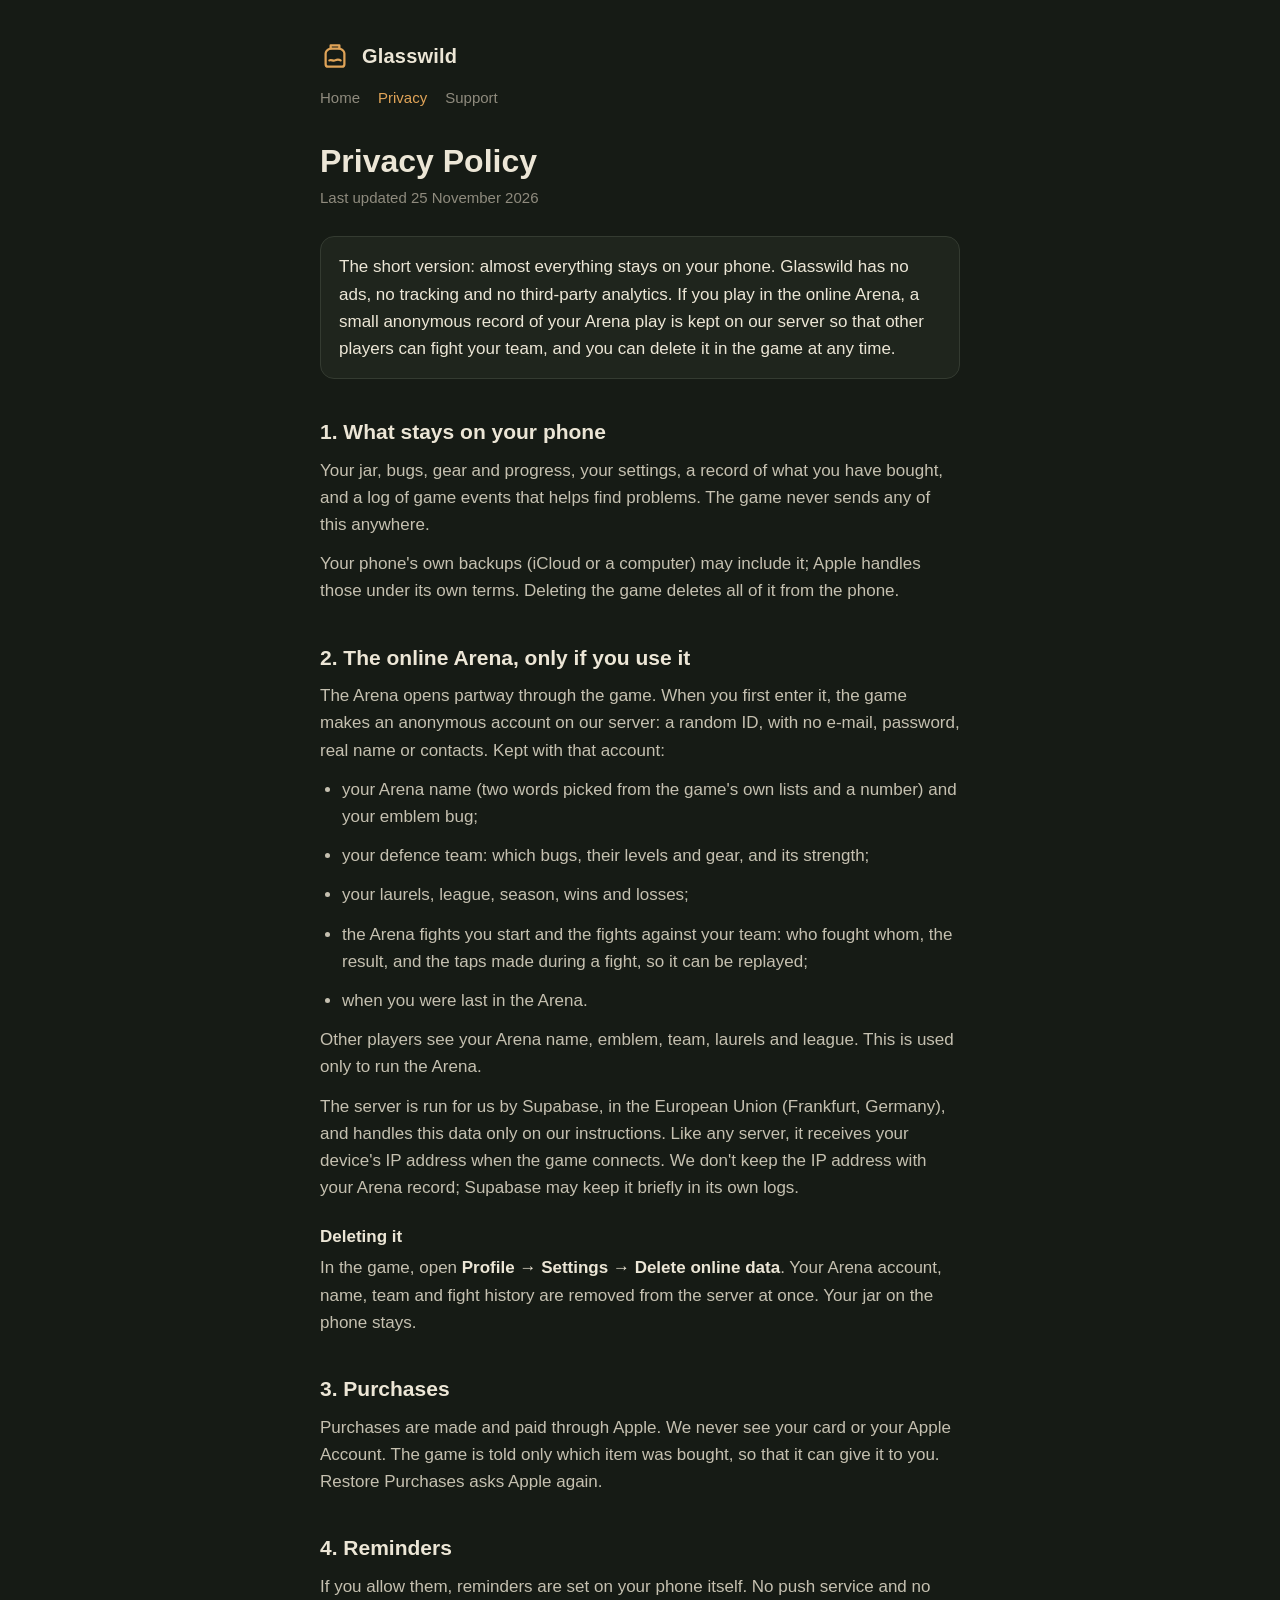
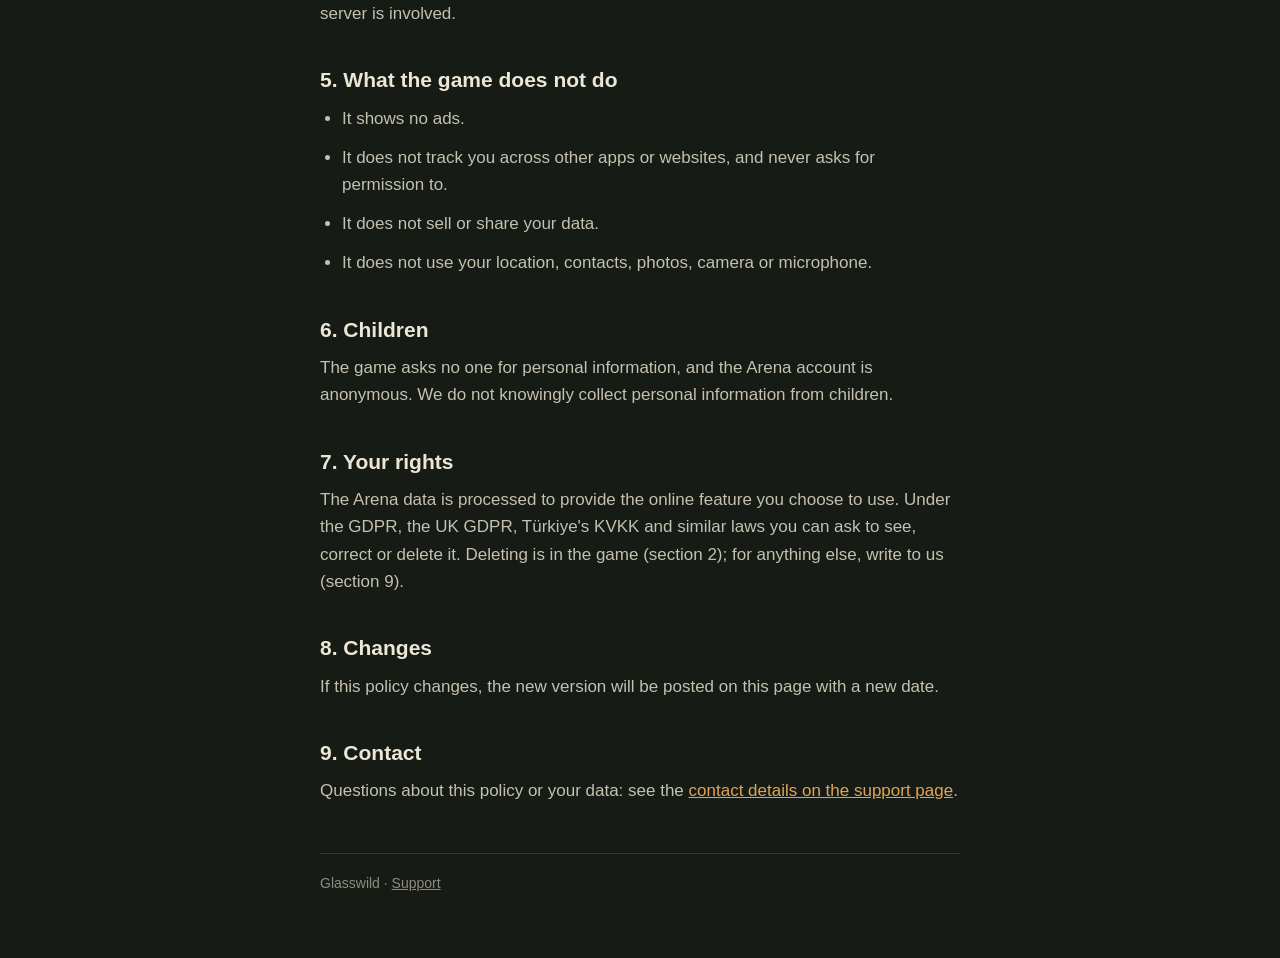
==== privacy.html @ 11aec829 "Glasswild site: home, privacy policy, support" ====
<!doctype html>
<html lang="en">
<head>
<meta charset="utf-8">
<meta name="viewport" content="width=device-width, initial-scale=1">
<title>Privacy Policy · Glasswild</title>
<meta name="description" content="What Glasswild keeps, where, and how to remove it.">
<link rel="stylesheet" href="style.css">
</head>
<body>
<main>
<header>
  <a class="mark" href="./">
    <svg width="30" height="30" viewBox="0 0 24 24" fill="none" stroke="#e0a458" stroke-width="1.8" stroke-linecap="round" stroke-linejoin="round" aria-hidden="true"><path d="M8.5 3.5h7v2.5h-7z"/><path d="M8.5 6C5.5 7 4.5 8 4.5 10v8.5a2 2 0 0 0 2 2h11a2 2 0 0 0 2-2V10c0-2-1-3-4-4"/><path d="M7.5 15.5c1.5-1 3 .8 4.5 0s3-1 4.5 0"/></svg>
    <span>Glasswild</span>
  </a>
  <nav><a href="./">Home</a><a href="privacy.html" aria-current="page">Privacy</a><a href="support.html">Support</a></nav>
</header>

<h1>Privacy Policy</h1>
<p class="date">Last updated 25 November 2026</p>

<p class="short">The short version: almost everything stays on your phone. Glasswild has no ads, no tracking and no third-party analytics. If you play in the online Arena, a small anonymous record of your Arena play is kept on our server so that other players can fight your team, and you can delete it in the game at any time.</p>

<h2>1. What stays on your phone</h2>
<p>Your jar, bugs, gear and progress, your settings, a record of what you have bought, and a log of game events that helps find problems. The game never sends any of this anywhere.</p>
<p>Your phone's own backups (iCloud or a computer) may include it; Apple handles those under its own terms. Deleting the game deletes all of it from the phone.</p>

<h2>2. The online Arena, only if you use it</h2>
<p>The Arena opens partway through the game. When you first enter it, the game makes an anonymous account on our server: a random ID, with no e-mail, password, real name or contacts. Kept with that account:</p>
<ul>
  <li>your Arena name (two words picked from the game's own lists and a number) and your emblem bug;</li>
  <li>your defence team: which bugs, their levels and gear, and its strength;</li>
  <li>your laurels, league, season, wins and losses;</li>
  <li>the Arena fights you start and the fights against your team: who fought whom, the result, and the taps made during a fight, so it can be replayed;</li>
  <li>when you were last in the Arena.</li>
</ul>
<p>Other players see your Arena name, emblem, team, laurels and league. This is used only to run the Arena.</p>
<p>The server is run for us by Supabase, in the European Union (Frankfurt, Germany), and handles this data only on our instructions. Like any server, it receives your device's IP address when the game connects. We don't keep the IP address with your Arena record; Supabase may keep it briefly in its own logs.</p>
<h3>Deleting it</h3>
<p>In the game, open <span class="path">Profile → Settings → Delete online data</span>. Your Arena account, name, team and fight history are removed from the server at once. Your jar on the phone stays.</p>

<h2>3. Purchases</h2>
<p>Purchases are made and paid through Apple. We never see your card or your Apple Account. The game is told only which item was bought, so that it can give it to you. Restore Purchases asks Apple again.</p>

<h2>4. Reminders</h2>
<p>If you allow them, reminders are set on your phone itself. No push service and no server is involved.</p>

<h2>5. What the game does not do</h2>
<ul>
  <li>It shows no ads.</li>
  <li>It does not track you across other apps or websites, and never asks for permission to.</li>
  <li>It does not sell or share your data.</li>
  <li>It does not use your location, contacts, photos, camera or microphone.</li>
</ul>

<h2>6. Children</h2>
<p>The game asks no one for personal information, and the Arena account is anonymous. We do not knowingly collect personal information from children.</p>

<h2>7. Your rights</h2>
<p>The Arena data is processed to provide the online feature you choose to use. Under the GDPR, the UK GDPR, Türkiye's KVKK and similar laws you can ask to see, correct or delete it. Deleting is in the game (section 2); for anything else, write to us (section 9).</p>

<h2>8. Changes</h2>
<p>If this policy changes, the new version will be posted on this page with a new date.</p>

<h2>9. Contact</h2>
<p>Questions about this policy or your data: see the <a href="support.html#contact">contact details on the support page</a>.</p>

<footer>Glasswild · <a href="support.html">Support</a></footer>
</main>
</body>
</html>
---- style.css ----
:root {
  --bg: #161b15;
  --card: #1f251d;
  --line: #343b31;
  --ink: #ece6d6;
  --body: #c5c0b0;
  --muted: #8f8b7e;
  --amber: #e0a458;
  --green: #a9d18c;
}
* { box-sizing: border-box; }
html { -webkit-text-size-adjust: 100%; }
body {
  margin: 0;
  background: var(--bg);
  color: var(--body);
  font: 17px/1.6 -apple-system, BlinkMacSystemFont, "Segoe UI", Roboto, "Helvetica Neue", Arial, sans-serif;
}
main { max-width: 680px; margin: 0 auto; padding: 40px 20px 64px; }
header { margin-bottom: 32px; }
.mark { display: flex; align-items: center; gap: 12px; color: var(--ink); text-decoration: none; }
.mark svg { flex: none; }
.mark span { font-size: 20px; font-weight: 700; letter-spacing: 0.2px; }
nav { margin-top: 14px; display: flex; gap: 18px; flex-wrap: wrap; font-size: 15px; }
nav a { color: var(--muted); text-decoration: none; }
nav a[aria-current] { color: var(--amber); }
h1 { color: var(--ink); font-size: 32px; line-height: 1.2; margin: 0 0 6px; }
h2 { color: var(--ink); font-size: 21px; margin: 36px 0 8px; }
h3 { color: var(--ink); font-size: 17px; margin: 22px 0 4px; }
p, li { margin: 0 0 12px; }
ul { padding-left: 22px; margin: 0 0 12px; }
a { color: var(--amber); }
.date { color: var(--muted); font-size: 15px; margin-bottom: 26px; }
.short {
  background: var(--card); border: 1px solid var(--line); border-radius: 14px;
  padding: 16px 18px; margin: 0 0 8px; color: var(--ink);
}
.path { color: var(--ink); font-weight: 600; white-space: nowrap; }
footer { margin-top: 48px; padding-top: 18px; border-top: 1px solid var(--line); color: var(--muted); font-size: 14px; }
footer a { color: var(--muted); }
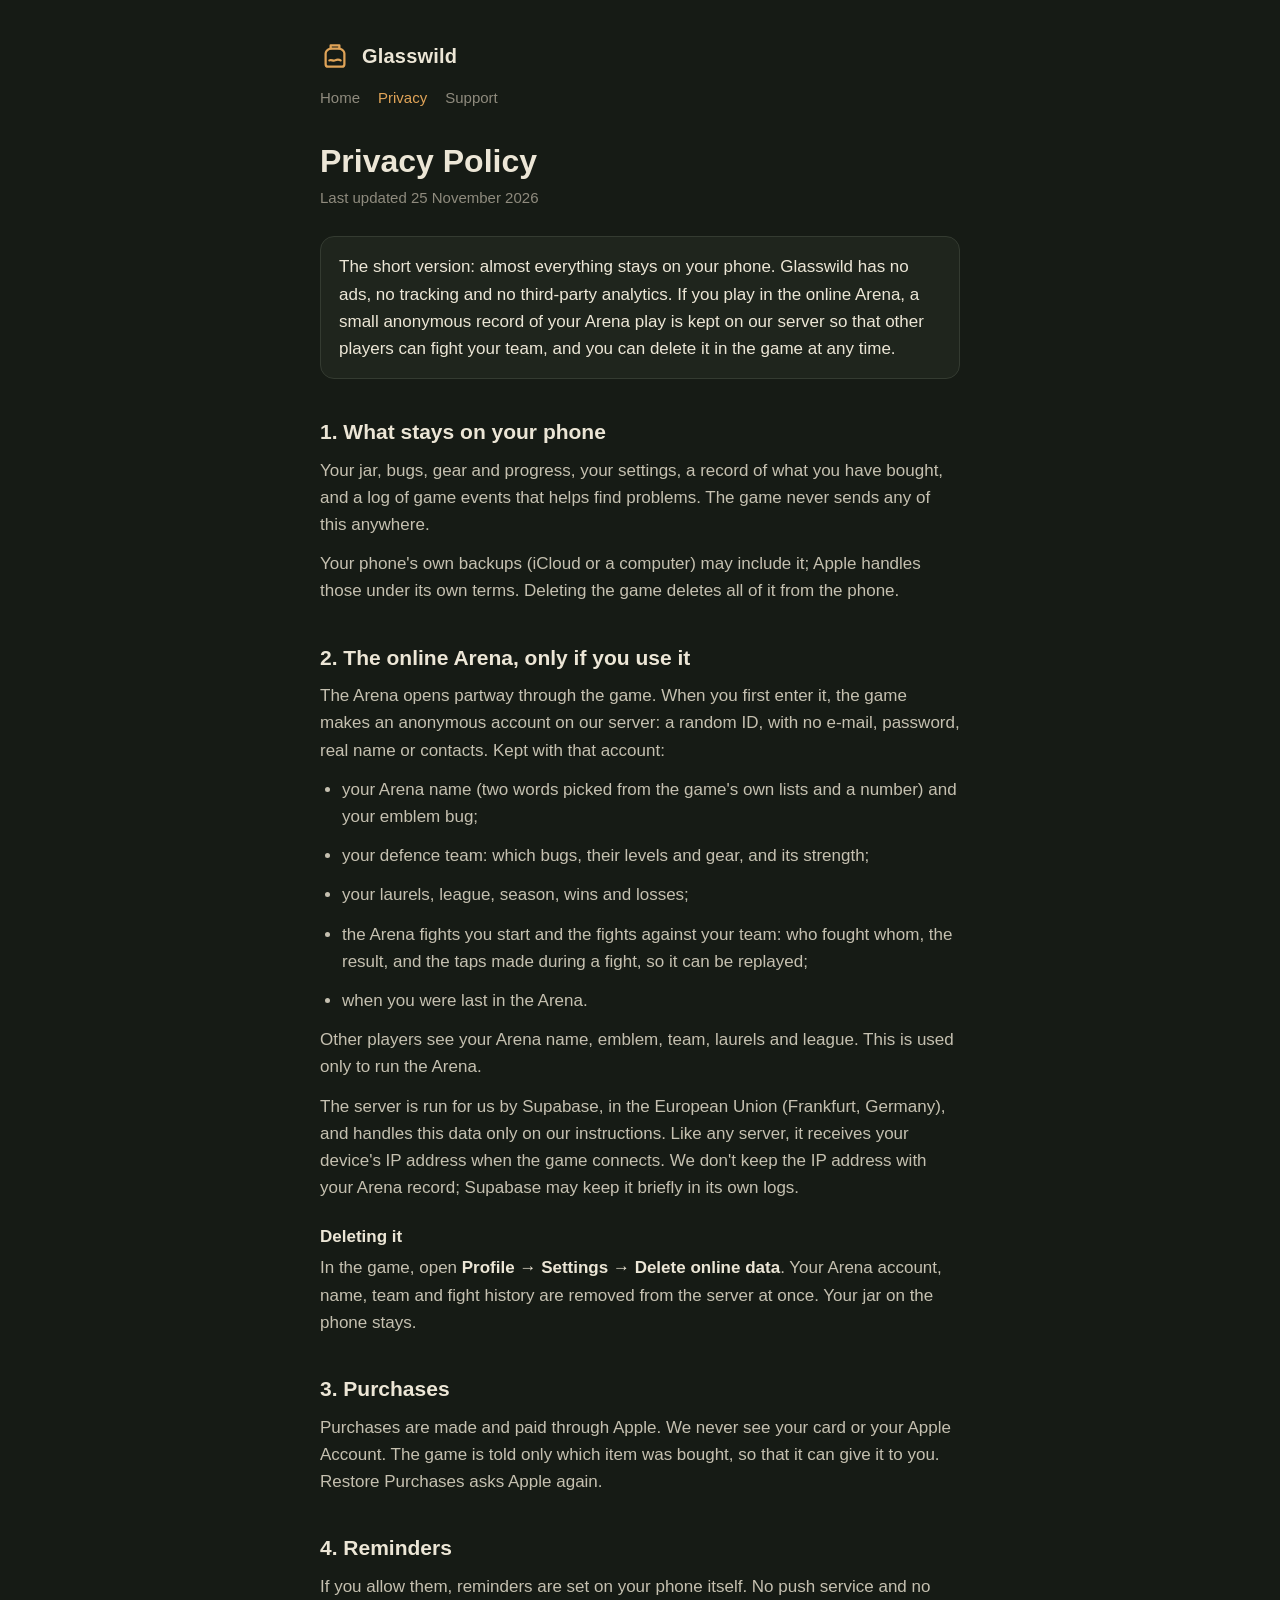
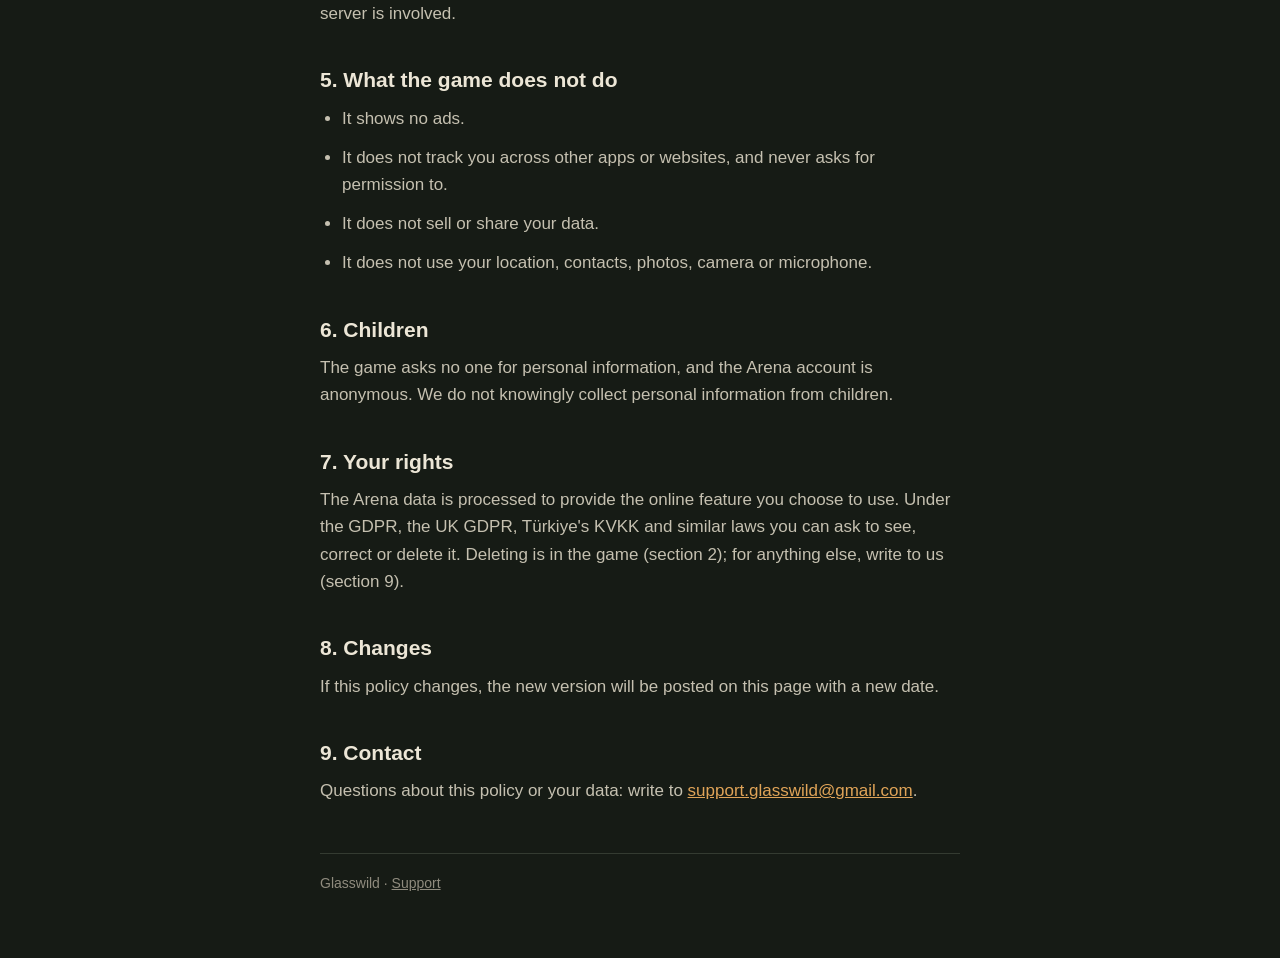
==== commit 4b6461c1: "Support e-mail address" ====
--- a/privacy.html
+++ b/privacy.html
@@ -64,7 +64,7 @@
 <p>If this policy changes, the new version will be posted on this page with a new date.</p>
 
 <h2>9. Contact</h2>
-<p>Questions about this policy or your data: see the <a href="support.html#contact">contact details on the support page</a>.</p>
+<p>Questions about this policy or your data: write to <a href="mailto:support.glasswild@gmail.com">support.glasswild@gmail.com</a>.</p>
 
 <footer>Glasswild · <a href="support.html">Support</a></footer>
 </main>
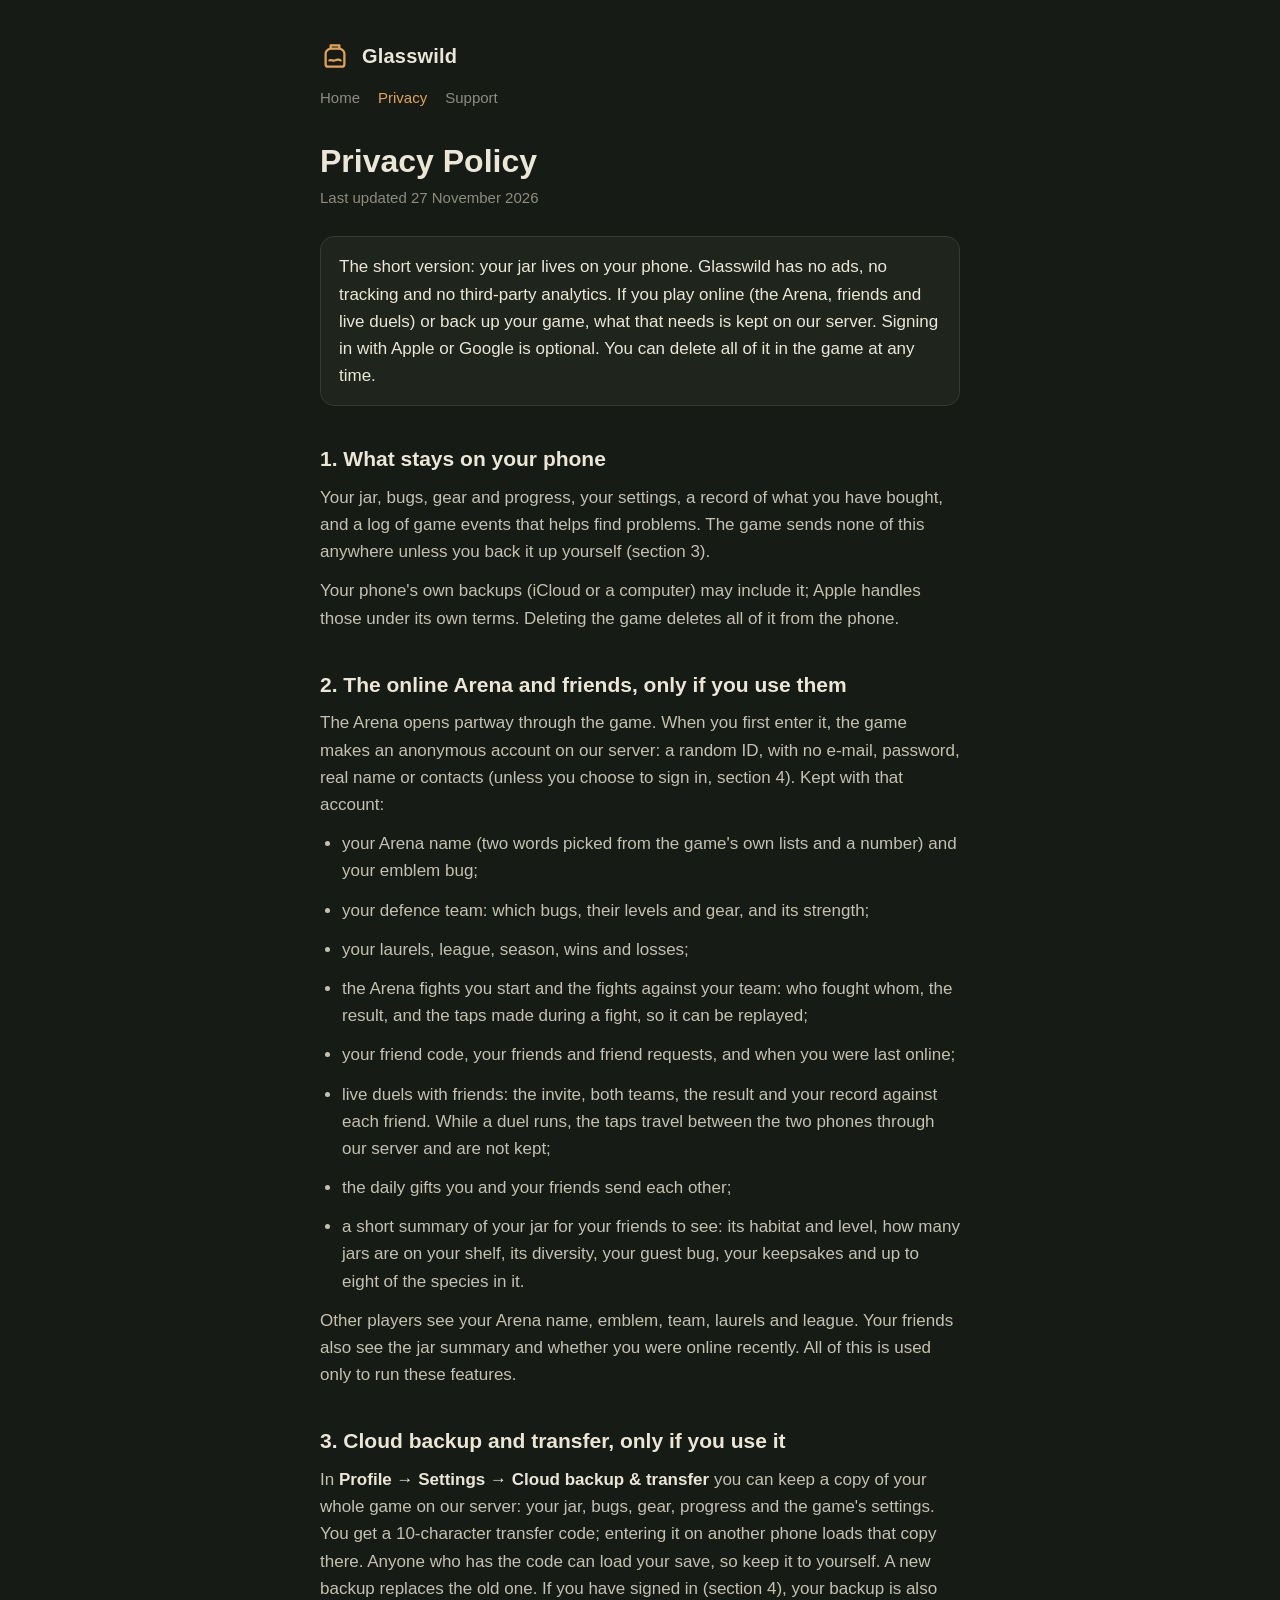
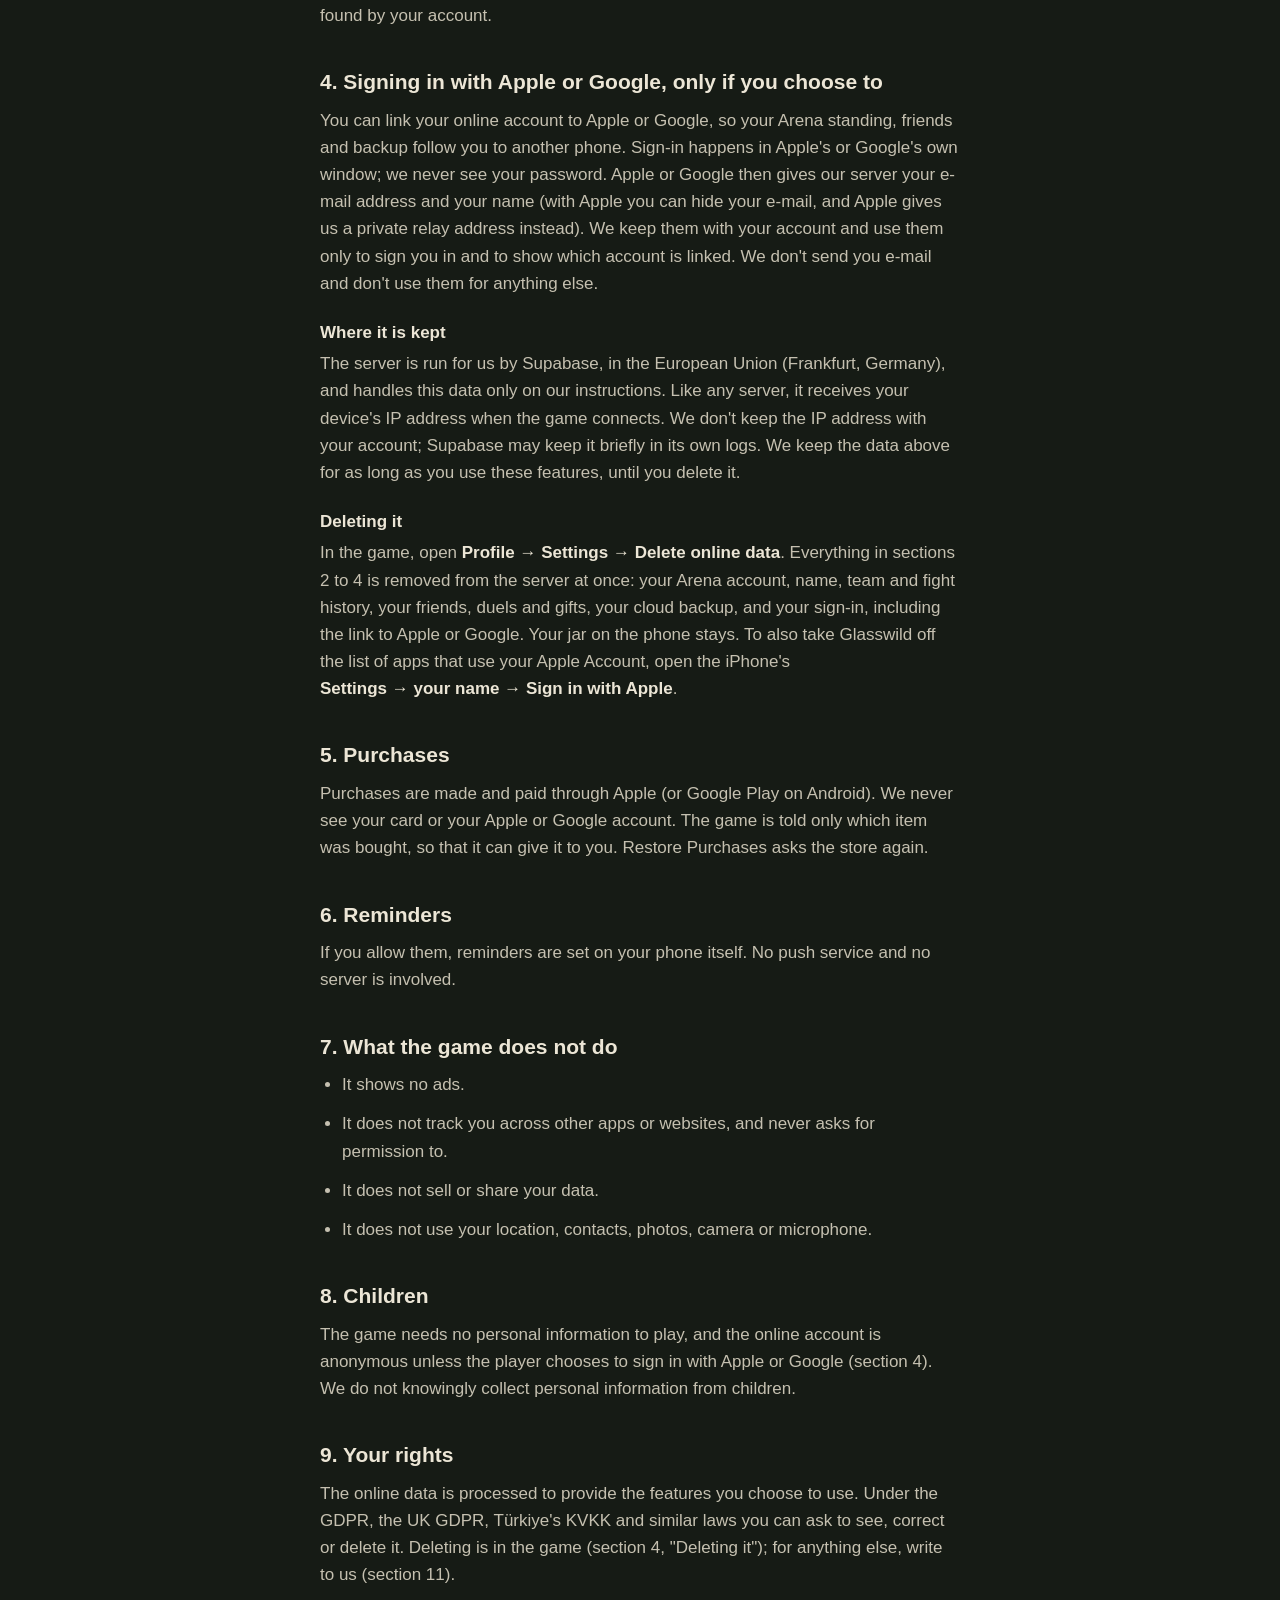
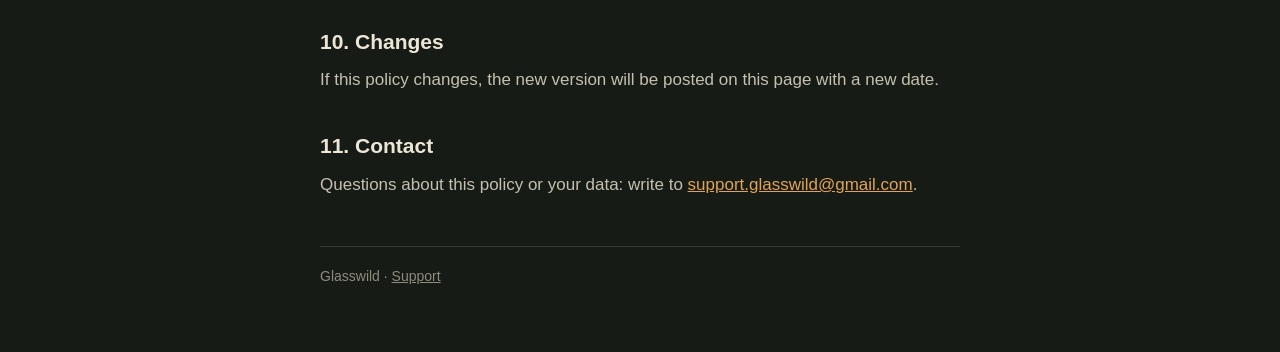
==== commit 82ba0a01: "Privacy and support: friends, cloud backup, optional Apple / Google sign-in" ====
--- a/privacy.html
+++ b/privacy.html
@@ -4,7 +4,7 @@
 <meta charset="utf-8">
 <meta name="viewport" content="width=device-width, initial-scale=1">
 <title>Privacy Policy · Glasswild</title>
-<meta name="description" content="What Glasswild keeps, where, and how to remove it.">
+<meta name="description" content="What Glasswild keeps, where, and how to remove it: the Arena, friends, cloud backup and optional Apple or Google sign-in.">
 <link rel="stylesheet" href="style.css">
 </head>
 <body>
@@ -18,35 +18,46 @@
 </header>
 
 <h1>Privacy Policy</h1>
-<p class="date">Last updated 25 November 2026</p>
+<p class="date">Last updated 27 November 2026</p>
 
-<p class="short">The short version: almost everything stays on your phone. Glasswild has no ads, no tracking and no third-party analytics. If you play in the online Arena, a small anonymous record of your Arena play is kept on our server so that other players can fight your team, and you can delete it in the game at any time.</p>
+<p class="short">The short version: your jar lives on your phone. Glasswild has no ads, no tracking and no third-party analytics. If you play online (the Arena, friends and live duels) or back up your game, what that needs is kept on our server. Signing in with Apple or Google is optional. You can delete all of it in the game at any time.</p>
 
 <h2>1. What stays on your phone</h2>
-<p>Your jar, bugs, gear and progress, your settings, a record of what you have bought, and a log of game events that helps find problems. The game never sends any of this anywhere.</p>
+<p>Your jar, bugs, gear and progress, your settings, a record of what you have bought, and a log of game events that helps find problems. The game sends none of this anywhere unless you back it up yourself (section 3).</p>
 <p>Your phone's own backups (iCloud or a computer) may include it; Apple handles those under its own terms. Deleting the game deletes all of it from the phone.</p>
 
-<h2>2. The online Arena, only if you use it</h2>
-<p>The Arena opens partway through the game. When you first enter it, the game makes an anonymous account on our server: a random ID, with no e-mail, password, real name or contacts. Kept with that account:</p>
+<h2>2. The online Arena and friends, only if you use them</h2>
+<p>The Arena opens partway through the game. When you first enter it, the game makes an anonymous account on our server: a random ID, with no e-mail, password, real name or contacts (unless you choose to sign in, section 4). Kept with that account:</p>
 <ul>
   <li>your Arena name (two words picked from the game's own lists and a number) and your emblem bug;</li>
   <li>your defence team: which bugs, their levels and gear, and its strength;</li>
   <li>your laurels, league, season, wins and losses;</li>
   <li>the Arena fights you start and the fights against your team: who fought whom, the result, and the taps made during a fight, so it can be replayed;</li>
-  <li>when you were last in the Arena.</li>
+  <li>your friend code, your friends and friend requests, and when you were last online;</li>
+  <li>live duels with friends: the invite, both teams, the result and your record against each friend. While a duel runs, the taps travel between the two phones through our server and are not kept;</li>
+  <li>the daily gifts you and your friends send each other;</li>
+  <li>a short summary of your jar for your friends to see: its habitat and level, how many jars are on your shelf, its diversity, your guest bug, your keepsakes and up to eight of the species in it.</li>
 </ul>
-<p>Other players see your Arena name, emblem, team, laurels and league. This is used only to run the Arena.</p>
-<p>The server is run for us by Supabase, in the European Union (Frankfurt, Germany), and handles this data only on our instructions. Like any server, it receives your device's IP address when the game connects. We don't keep the IP address with your Arena record; Supabase may keep it briefly in its own logs.</p>
+<p>Other players see your Arena name, emblem, team, laurels and league. Your friends also see the jar summary and whether you were online recently. All of this is used only to run these features.</p>
+
+<h2>3. Cloud backup and transfer, only if you use it</h2>
+<p>In <span class="path">Profile → Settings → Cloud backup &amp; transfer</span> you can keep a copy of your whole game on our server: your jar, bugs, gear, progress and the game's settings. You get a 10-character transfer code; entering it on another phone loads that copy there. Anyone who has the code can load your save, so keep it to yourself. A new backup replaces the old one. If you have signed in (section 4), your backup is also found by your account.</p>
+
+<h2>4. Signing in with Apple or Google, only if you choose to</h2>
+<p>You can link your online account to Apple or Google, so your Arena standing, friends and backup follow you to another phone. Sign-in happens in Apple's or Google's own window; we never see your password. Apple or Google then gives our server your e-mail address and your name (with Apple you can hide your e-mail, and Apple gives us a private relay address instead). We keep them with your account and use them only to sign you in and to show which account is linked. We don't send you e-mail and don't use them for anything else.</p>
+
+<h3>Where it is kept</h3>
+<p>The server is run for us by Supabase, in the European Union (Frankfurt, Germany), and handles this data only on our instructions. Like any server, it receives your device's IP address when the game connects. We don't keep the IP address with your account; Supabase may keep it briefly in its own logs. We keep the data above for as long as you use these features, until you delete it.</p>
 <h3>Deleting it</h3>
-<p>In the game, open <span class="path">Profile → Settings → Delete online data</span>. Your Arena account, name, team and fight history are removed from the server at once. Your jar on the phone stays.</p>
+<p>In the game, open <span class="path">Profile → Settings → Delete online data</span>. Everything in sections 2 to 4 is removed from the server at once: your Arena account, name, team and fight history, your friends, duels and gifts, your cloud backup, and your sign-in, including the link to Apple or Google. Your jar on the phone stays. To also take Glasswild off the list of apps that use your Apple Account, open the iPhone's <span class="path">Settings → your name → Sign in with Apple</span>.</p>
 
-<h2>3. Purchases</h2>
-<p>Purchases are made and paid through Apple. We never see your card or your Apple Account. The game is told only which item was bought, so that it can give it to you. Restore Purchases asks Apple again.</p>
+<h2>5. Purchases</h2>
+<p>Purchases are made and paid through Apple (or Google Play on Android). We never see your card or your Apple or Google account. The game is told only which item was bought, so that it can give it to you. Restore Purchases asks the store again.</p>
 
-<h2>4. Reminders</h2>
+<h2>6. Reminders</h2>
 <p>If you allow them, reminders are set on your phone itself. No push service and no server is involved.</p>
 
-<h2>5. What the game does not do</h2>
+<h2>7. What the game does not do</h2>
 <ul>
   <li>It shows no ads.</li>
   <li>It does not track you across other apps or websites, and never asks for permission to.</li>
@@ -54,16 +65,16 @@
   <li>It does not use your location, contacts, photos, camera or microphone.</li>
 </ul>
 
-<h2>6. Children</h2>
-<p>The game asks no one for personal information, and the Arena account is anonymous. We do not knowingly collect personal information from children.</p>
+<h2>8. Children</h2>
+<p>The game needs no personal information to play, and the online account is anonymous unless the player chooses to sign in with Apple or Google (section 4). We do not knowingly collect personal information from children.</p>
 
-<h2>7. Your rights</h2>
-<p>The Arena data is processed to provide the online feature you choose to use. Under the GDPR, the UK GDPR, Türkiye's KVKK and similar laws you can ask to see, correct or delete it. Deleting is in the game (section 2); for anything else, write to us (section 9).</p>
+<h2>9. Your rights</h2>
+<p>The online data is processed to provide the features you choose to use. Under the GDPR, the UK GDPR, Türkiye's KVKK and similar laws you can ask to see, correct or delete it. Deleting is in the game (section 4, "Deleting it"); for anything else, write to us (section 11).</p>
 
-<h2>8. Changes</h2>
+<h2>10. Changes</h2>
 <p>If this policy changes, the new version will be posted on this page with a new date.</p>
 
-<h2>9. Contact</h2>
+<h2>11. Contact</h2>
 <p>Questions about this policy or your data: write to <a href="mailto:support.glasswild@gmail.com">support.glasswild@gmail.com</a>.</p>
 
 <footer>Glasswild · <a href="support.html">Support</a></footer>
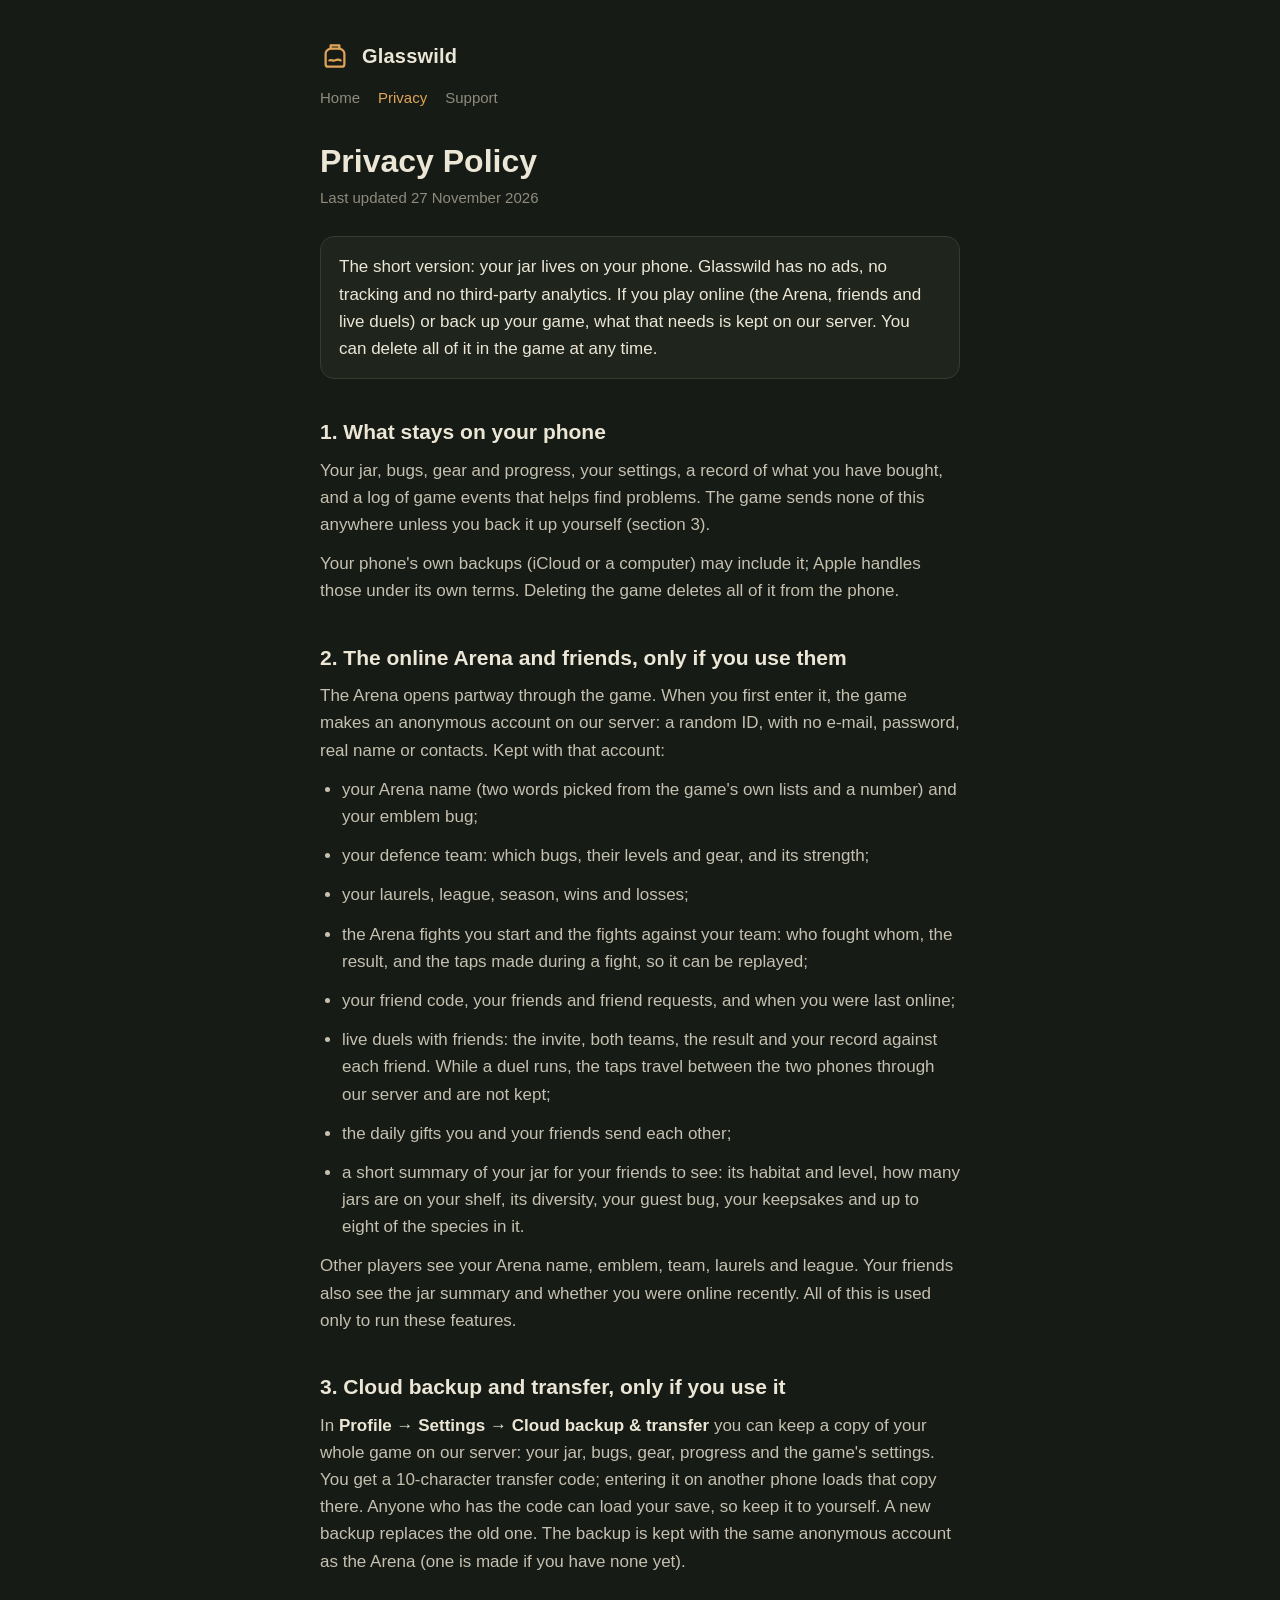
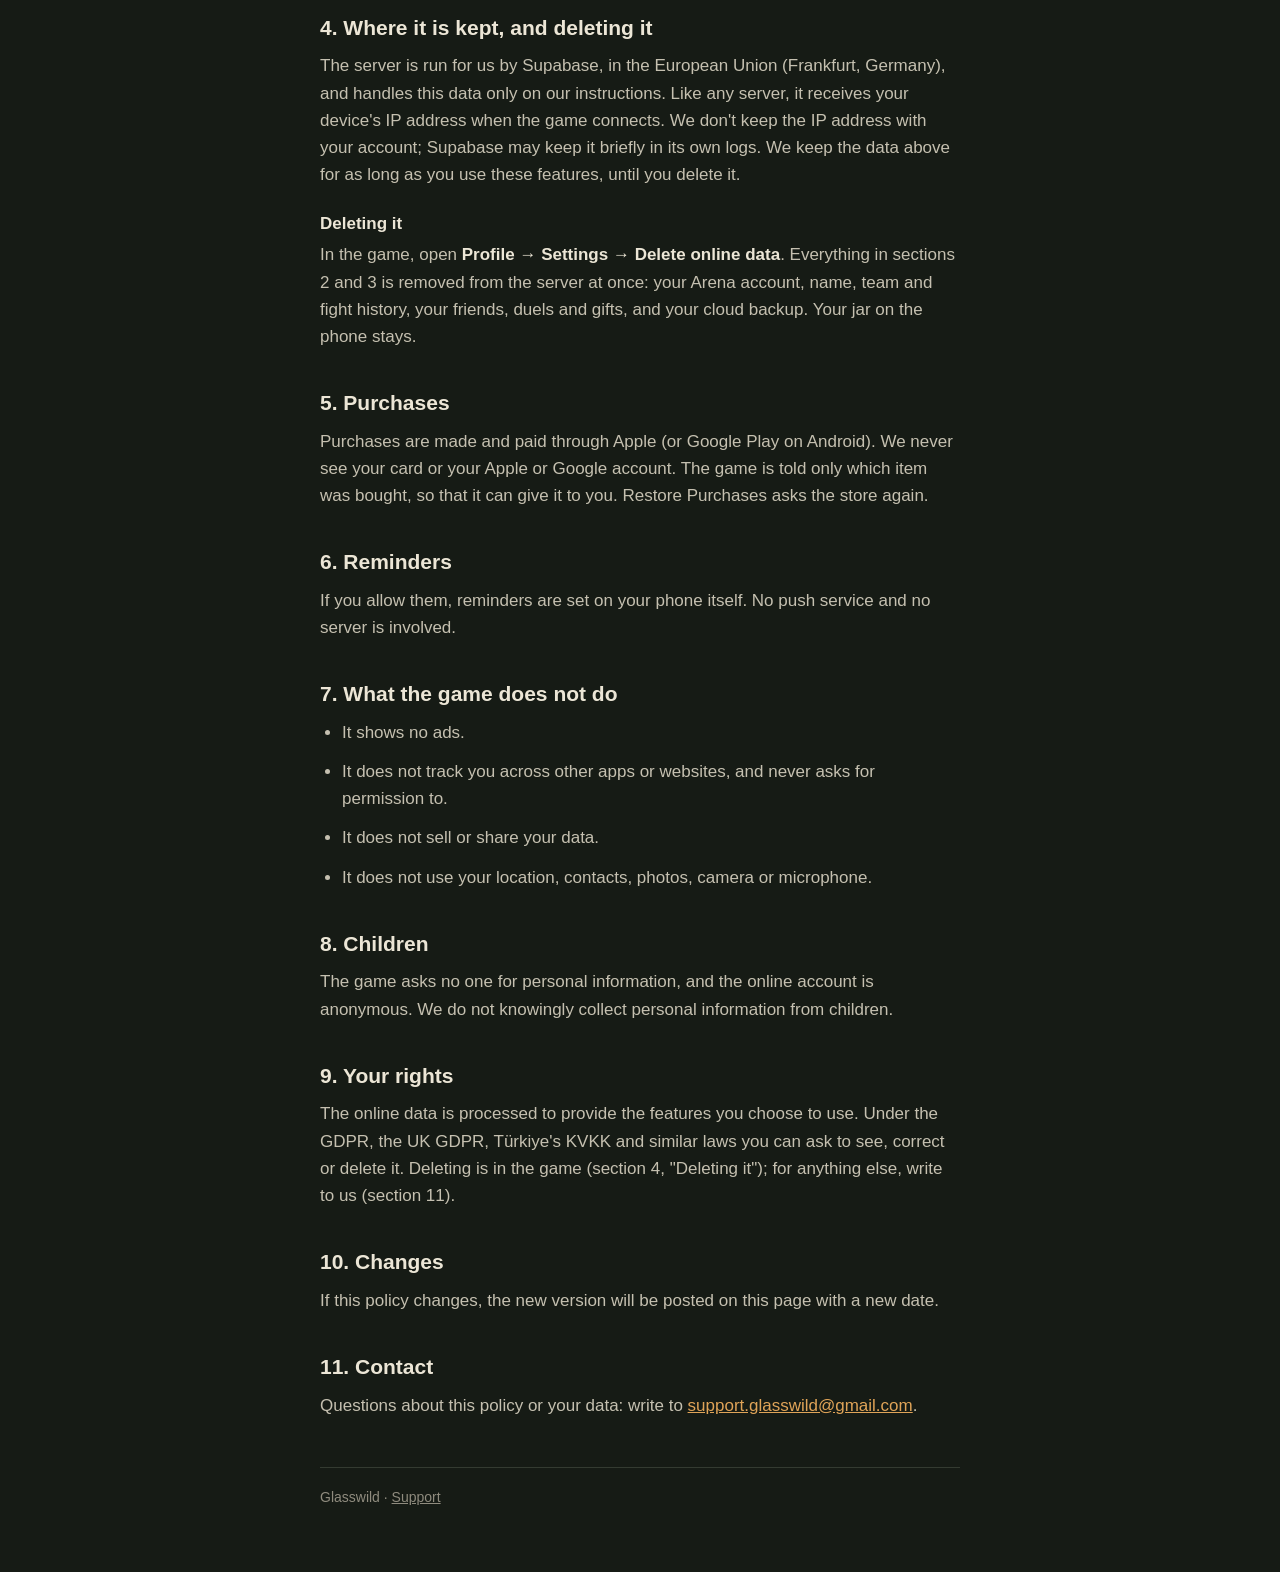
==== commit ef107a91: "Privacy and support: Apple / Google sign-in moves to a later version" ====
--- a/privacy.html
+++ b/privacy.html
@@ -4,7 +4,7 @@
 <meta charset="utf-8">
 <meta name="viewport" content="width=device-width, initial-scale=1">
 <title>Privacy Policy · Glasswild</title>
-<meta name="description" content="What Glasswild keeps, where, and how to remove it: the Arena, friends, cloud backup and optional Apple or Google sign-in.">
+<meta name="description" content="What Glasswild keeps, where, and how to remove it: the Arena, friends and cloud backup.">
 <link rel="stylesheet" href="style.css">
 </head>
 <body>
@@ -20,14 +20,14 @@
 <h1>Privacy Policy</h1>
 <p class="date">Last updated 27 November 2026</p>
 
-<p class="short">The short version: your jar lives on your phone. Glasswild has no ads, no tracking and no third-party analytics. If you play online (the Arena, friends and live duels) or back up your game, what that needs is kept on our server. Signing in with Apple or Google is optional. You can delete all of it in the game at any time.</p>
+<p class="short">The short version: your jar lives on your phone. Glasswild has no ads, no tracking and no third-party analytics. If you play online (the Arena, friends and live duels) or back up your game, what that needs is kept on our server. You can delete all of it in the game at any time.</p>
 
 <h2>1. What stays on your phone</h2>
 <p>Your jar, bugs, gear and progress, your settings, a record of what you have bought, and a log of game events that helps find problems. The game sends none of this anywhere unless you back it up yourself (section 3).</p>
 <p>Your phone's own backups (iCloud or a computer) may include it; Apple handles those under its own terms. Deleting the game deletes all of it from the phone.</p>
 
 <h2>2. The online Arena and friends, only if you use them</h2>
-<p>The Arena opens partway through the game. When you first enter it, the game makes an anonymous account on our server: a random ID, with no e-mail, password, real name or contacts (unless you choose to sign in, section 4). Kept with that account:</p>
+<p>The Arena opens partway through the game. When you first enter it, the game makes an anonymous account on our server: a random ID, with no e-mail, password, real name or contacts. Kept with that account:</p>
 <ul>
   <li>your Arena name (two words picked from the game's own lists and a number) and your emblem bug;</li>
   <li>your defence team: which bugs, their levels and gear, and its strength;</li>
@@ -41,15 +41,12 @@
 <p>Other players see your Arena name, emblem, team, laurels and league. Your friends also see the jar summary and whether you were online recently. All of this is used only to run these features.</p>
 
 <h2>3. Cloud backup and transfer, only if you use it</h2>
-<p>In <span class="path">Profile → Settings → Cloud backup &amp; transfer</span> you can keep a copy of your whole game on our server: your jar, bugs, gear, progress and the game's settings. You get a 10-character transfer code; entering it on another phone loads that copy there. Anyone who has the code can load your save, so keep it to yourself. A new backup replaces the old one. If you have signed in (section 4), your backup is also found by your account.</p>
+<p>In <span class="path">Profile → Settings → Cloud backup &amp; transfer</span> you can keep a copy of your whole game on our server: your jar, bugs, gear, progress and the game's settings. You get a 10-character transfer code; entering it on another phone loads that copy there. Anyone who has the code can load your save, so keep it to yourself. A new backup replaces the old one. The backup is kept with the same anonymous account as the Arena (one is made if you have none yet).</p>
 
-<h2>4. Signing in with Apple or Google, only if you choose to</h2>
-<p>You can link your online account to Apple or Google, so your Arena standing, friends and backup follow you to another phone. Sign-in happens in Apple's or Google's own window; we never see your password. Apple or Google then gives our server your e-mail address and your name (with Apple you can hide your e-mail, and Apple gives us a private relay address instead). We keep them with your account and use them only to sign you in and to show which account is linked. We don't send you e-mail and don't use them for anything else.</p>
-
-<h3>Where it is kept</h3>
+<h2>4. Where it is kept, and deleting it</h2>
 <p>The server is run for us by Supabase, in the European Union (Frankfurt, Germany), and handles this data only on our instructions. Like any server, it receives your device's IP address when the game connects. We don't keep the IP address with your account; Supabase may keep it briefly in its own logs. We keep the data above for as long as you use these features, until you delete it.</p>
 <h3>Deleting it</h3>
-<p>In the game, open <span class="path">Profile → Settings → Delete online data</span>. Everything in sections 2 to 4 is removed from the server at once: your Arena account, name, team and fight history, your friends, duels and gifts, your cloud backup, and your sign-in, including the link to Apple or Google. Your jar on the phone stays. To also take Glasswild off the list of apps that use your Apple Account, open the iPhone's <span class="path">Settings → your name → Sign in with Apple</span>.</p>
+<p>In the game, open <span class="path">Profile → Settings → Delete online data</span>. Everything in sections 2 and 3 is removed from the server at once: your Arena account, name, team and fight history, your friends, duels and gifts, and your cloud backup. Your jar on the phone stays.</p>
 
 <h2>5. Purchases</h2>
 <p>Purchases are made and paid through Apple (or Google Play on Android). We never see your card or your Apple or Google account. The game is told only which item was bought, so that it can give it to you. Restore Purchases asks the store again.</p>
@@ -66,7 +63,7 @@
 </ul>
 
 <h2>8. Children</h2>
-<p>The game needs no personal information to play, and the online account is anonymous unless the player chooses to sign in with Apple or Google (section 4). We do not knowingly collect personal information from children.</p>
+<p>The game asks no one for personal information, and the online account is anonymous. We do not knowingly collect personal information from children.</p>
 
 <h2>9. Your rights</h2>
 <p>The online data is processed to provide the features you choose to use. Under the GDPR, the UK GDPR, Türkiye's KVKK and similar laws you can ask to see, correct or delete it. Deleting is in the game (section 4, "Deleting it"); for anything else, write to us (section 11).</p>
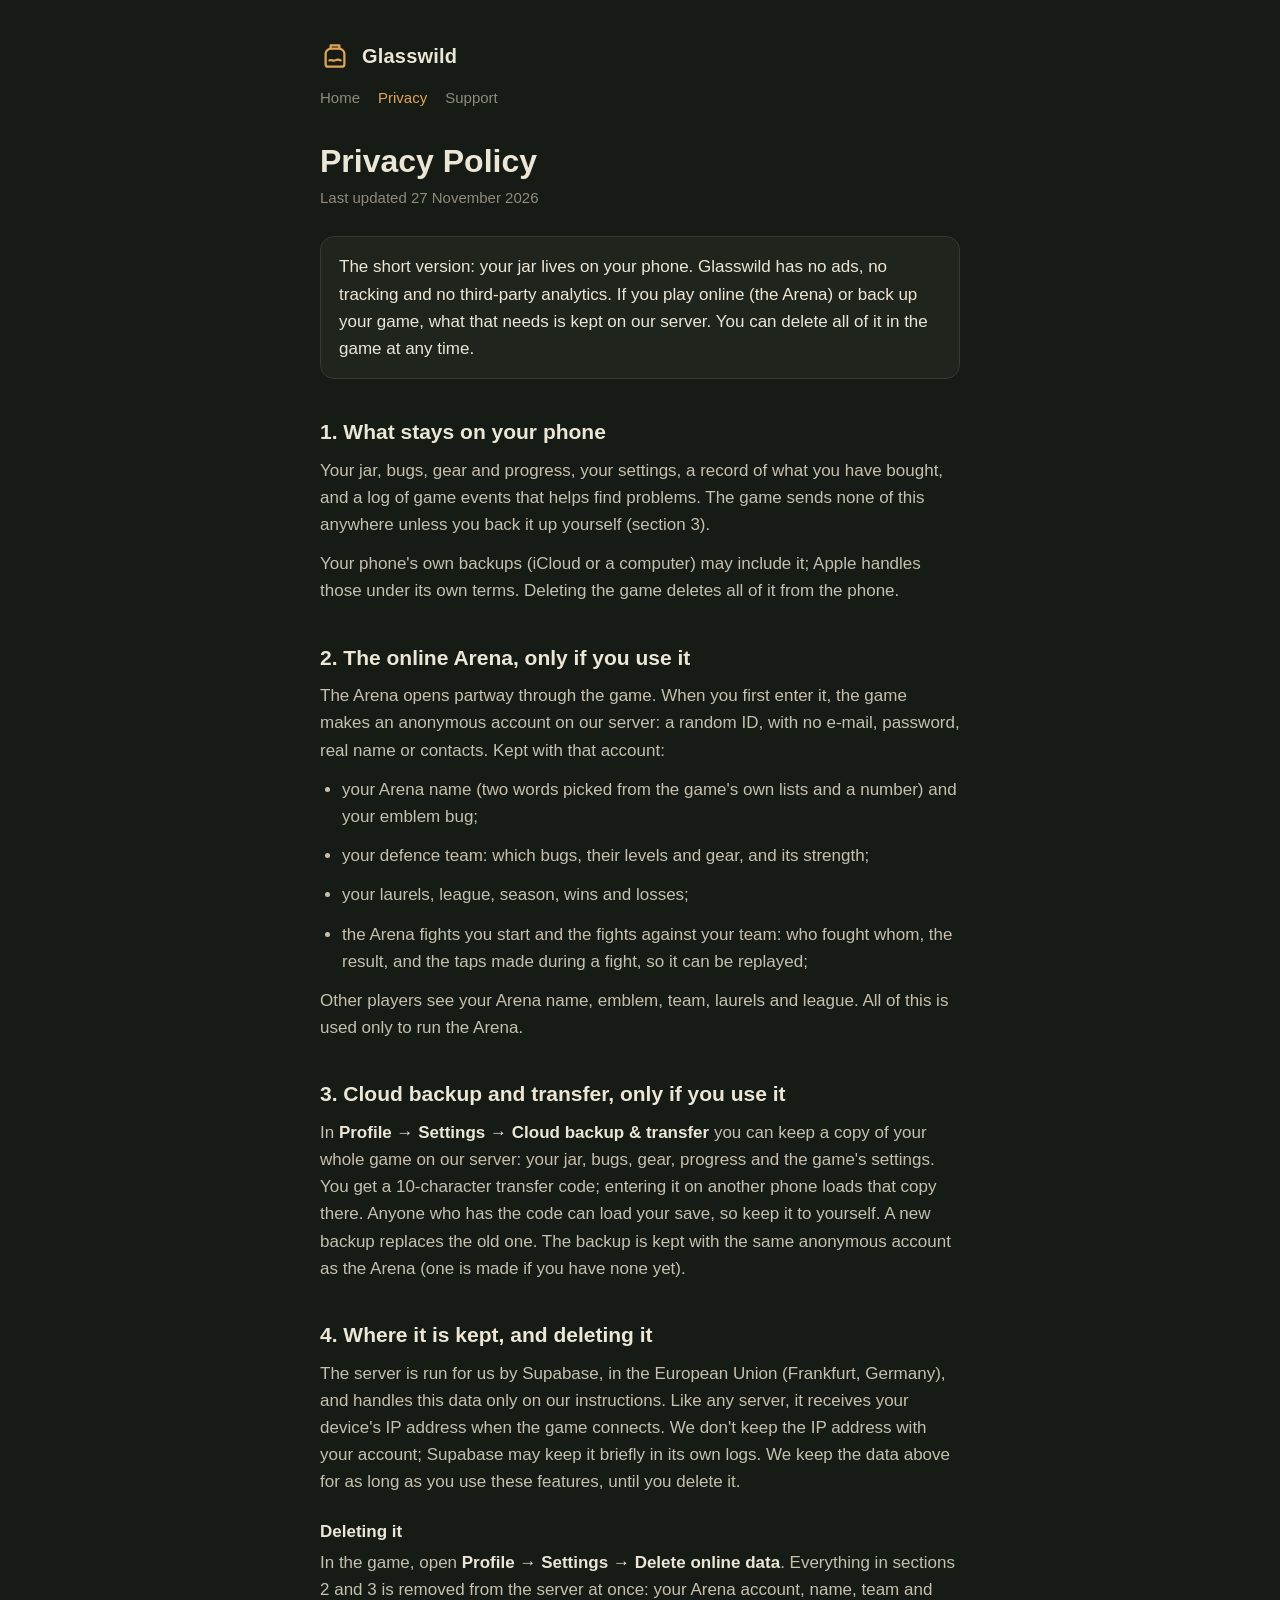
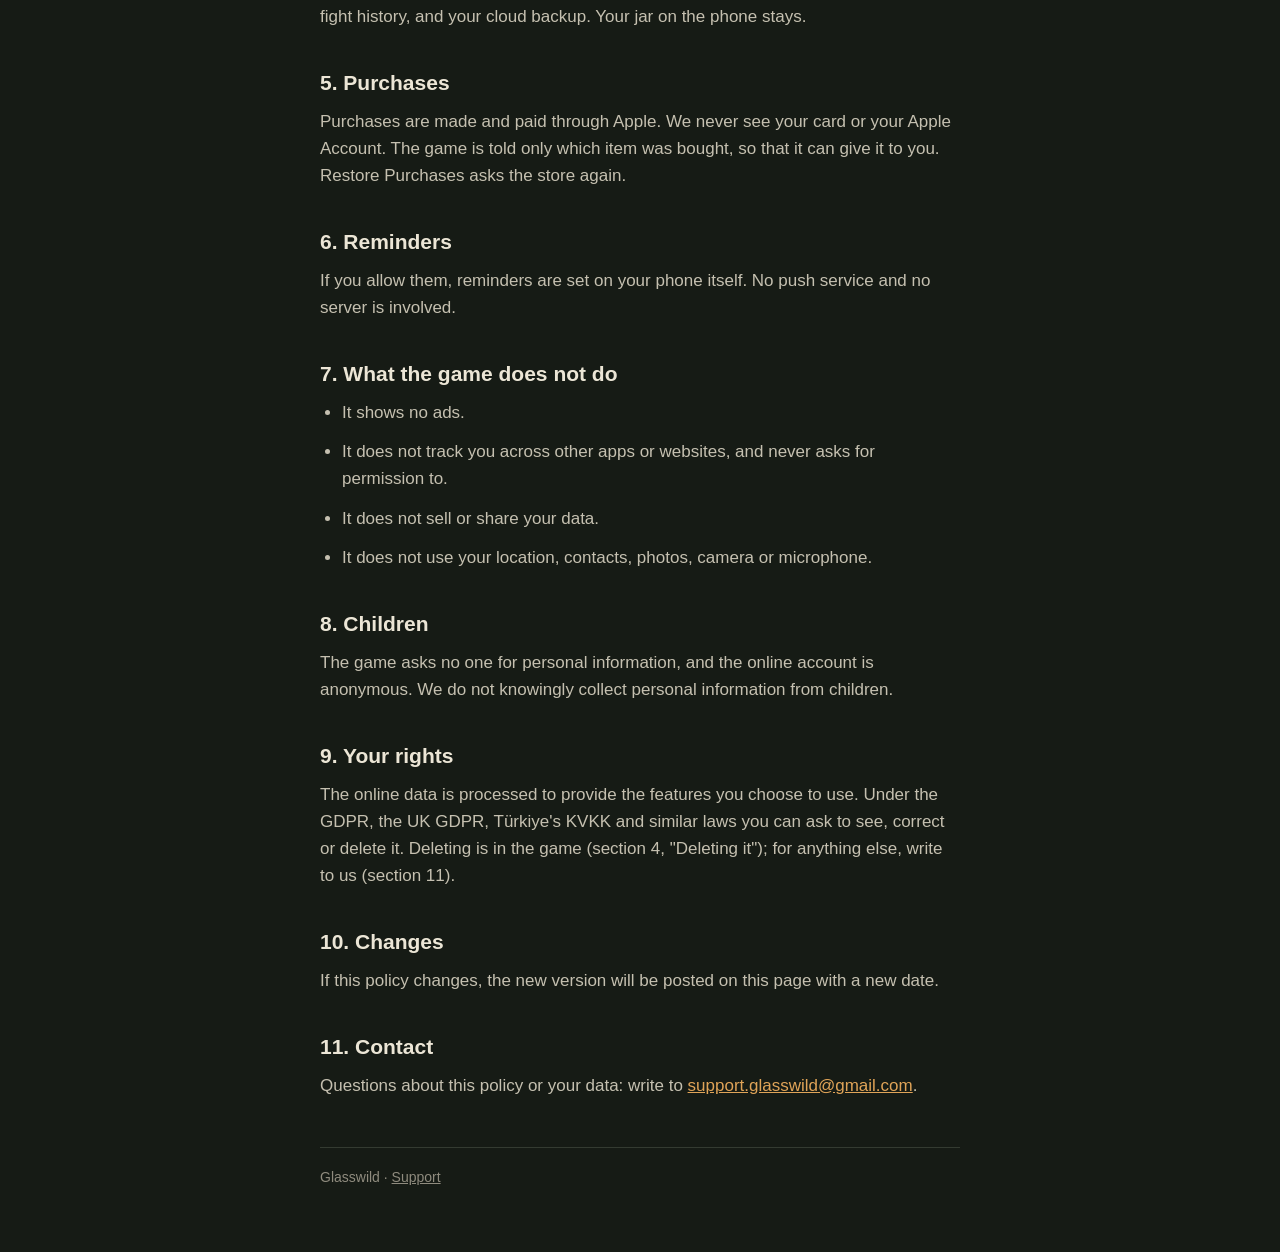
==== commit 15c95802: "Privacy and support: 1.0 has the Arena and cloud backup only (friends, duels and gifts come later)" ====
--- a/privacy.html
+++ b/privacy.html
@@ -4,7 +4,7 @@
 <meta charset="utf-8">
 <meta name="viewport" content="width=device-width, initial-scale=1">
 <title>Privacy Policy · Glasswild</title>
-<meta name="description" content="What Glasswild keeps, where, and how to remove it: the Arena, friends and cloud backup.">
+<meta name="description" content="What Glasswild keeps, where, and how to remove it: the Arena and cloud backup.">
 <link rel="stylesheet" href="style.css">
 </head>
 <body>
@@ -20,25 +20,21 @@
 <h1>Privacy Policy</h1>
 <p class="date">Last updated 27 November 2026</p>
 
-<p class="short">The short version: your jar lives on your phone. Glasswild has no ads, no tracking and no third-party analytics. If you play online (the Arena, friends and live duels) or back up your game, what that needs is kept on our server. You can delete all of it in the game at any time.</p>
+<p class="short">The short version: your jar lives on your phone. Glasswild has no ads, no tracking and no third-party analytics. If you play online (the Arena) or back up your game, what that needs is kept on our server. You can delete all of it in the game at any time.</p>
 
 <h2>1. What stays on your phone</h2>
 <p>Your jar, bugs, gear and progress, your settings, a record of what you have bought, and a log of game events that helps find problems. The game sends none of this anywhere unless you back it up yourself (section 3).</p>
 <p>Your phone's own backups (iCloud or a computer) may include it; Apple handles those under its own terms. Deleting the game deletes all of it from the phone.</p>
 
-<h2>2. The online Arena and friends, only if you use them</h2>
+<h2>2. The online Arena, only if you use it</h2>
 <p>The Arena opens partway through the game. When you first enter it, the game makes an anonymous account on our server: a random ID, with no e-mail, password, real name or contacts. Kept with that account:</p>
 <ul>
   <li>your Arena name (two words picked from the game's own lists and a number) and your emblem bug;</li>
   <li>your defence team: which bugs, their levels and gear, and its strength;</li>
   <li>your laurels, league, season, wins and losses;</li>
   <li>the Arena fights you start and the fights against your team: who fought whom, the result, and the taps made during a fight, so it can be replayed;</li>
-  <li>your friend code, your friends and friend requests, and when you were last online;</li>
-  <li>live duels with friends: the invite, both teams, the result and your record against each friend. While a duel runs, the taps travel between the two phones through our server and are not kept;</li>
-  <li>the daily gifts you and your friends send each other;</li>
-  <li>a short summary of your jar for your friends to see: its habitat and level, how many jars are on your shelf, its diversity, your guest bug, your keepsakes and up to eight of the species in it.</li>
 </ul>
-<p>Other players see your Arena name, emblem, team, laurels and league. Your friends also see the jar summary and whether you were online recently. All of this is used only to run these features.</p>
+<p>Other players see your Arena name, emblem, team, laurels and league. All of this is used only to run the Arena.</p>
 
 <h2>3. Cloud backup and transfer, only if you use it</h2>
 <p>In <span class="path">Profile → Settings → Cloud backup &amp; transfer</span> you can keep a copy of your whole game on our server: your jar, bugs, gear, progress and the game's settings. You get a 10-character transfer code; entering it on another phone loads that copy there. Anyone who has the code can load your save, so keep it to yourself. A new backup replaces the old one. The backup is kept with the same anonymous account as the Arena (one is made if you have none yet).</p>
@@ -46,10 +42,10 @@
 <h2>4. Where it is kept, and deleting it</h2>
 <p>The server is run for us by Supabase, in the European Union (Frankfurt, Germany), and handles this data only on our instructions. Like any server, it receives your device's IP address when the game connects. We don't keep the IP address with your account; Supabase may keep it briefly in its own logs. We keep the data above for as long as you use these features, until you delete it.</p>
 <h3>Deleting it</h3>
-<p>In the game, open <span class="path">Profile → Settings → Delete online data</span>. Everything in sections 2 and 3 is removed from the server at once: your Arena account, name, team and fight history, your friends, duels and gifts, and your cloud backup. Your jar on the phone stays.</p>
+<p>In the game, open <span class="path">Profile → Settings → Delete online data</span>. Everything in sections 2 and 3 is removed from the server at once: your Arena account, name, team and fight history, and your cloud backup. Your jar on the phone stays.</p>
 
 <h2>5. Purchases</h2>
-<p>Purchases are made and paid through Apple (or Google Play on Android). We never see your card or your Apple or Google account. The game is told only which item was bought, so that it can give it to you. Restore Purchases asks the store again.</p>
+<p>Purchases are made and paid through Apple. We never see your card or your Apple Account. The game is told only which item was bought, so that it can give it to you. Restore Purchases asks the store again.</p>
 
 <h2>6. Reminders</h2>
 <p>If you allow them, reminders are set on your phone itself. No push service and no server is involved.</p>
